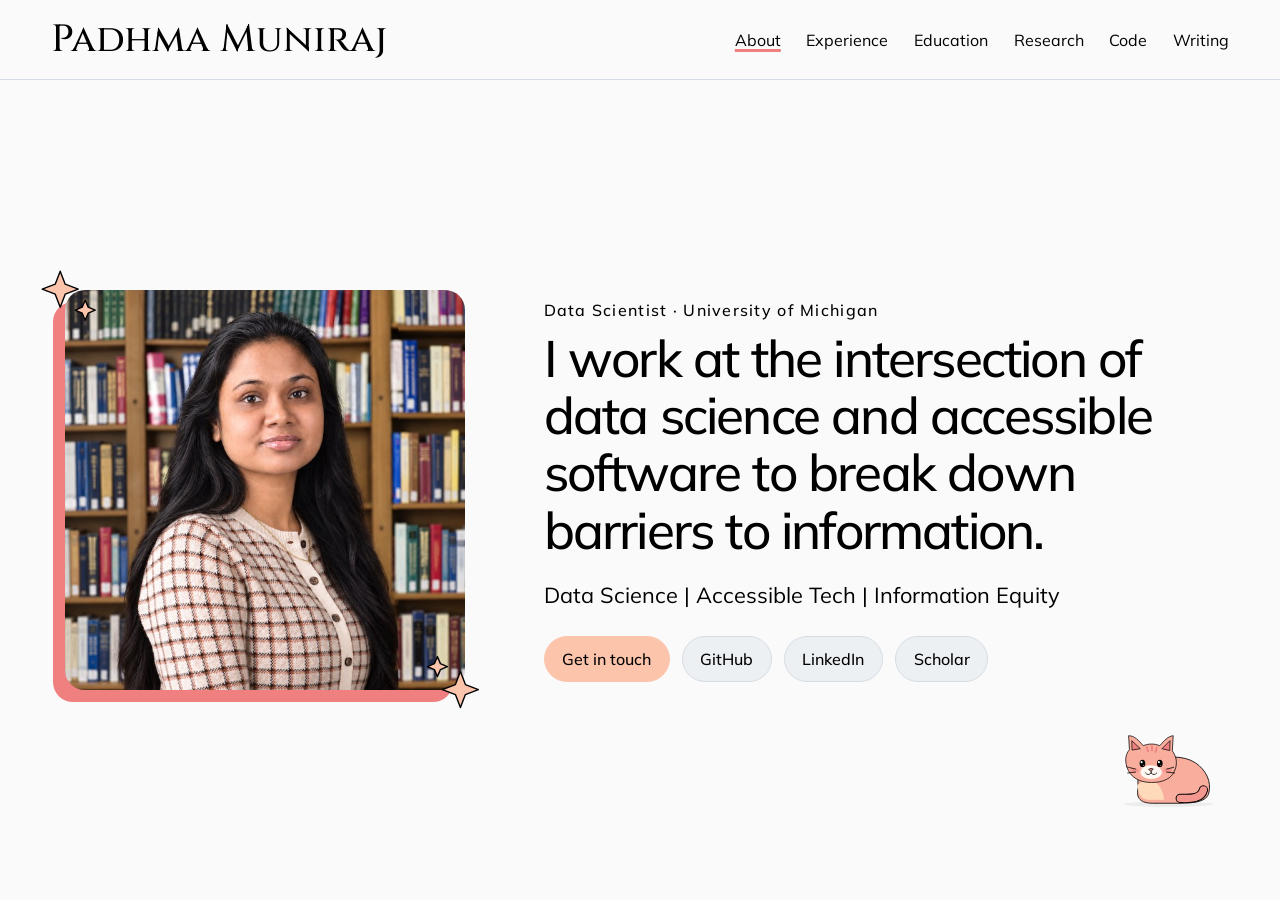
==== index.html @ 416c90d3 "Initial commit" ====
<!DOCTYPE html>
<html lang="en">
<head>
<meta charset="utf-8">
<meta name="viewport" content="width=device-width, initial-scale=1">
<title>Padhma Muniraj — Data Scientist</title>
<meta name="description" content="Padhma Muniraj is a data scientist building accessible software and data tools to break down barriers to information. Explore her research, projects, and writing.">

<meta property="og:title" content="Padhma Muniraj — Data Scientist">
<meta property="og:description" content="Data science, accessible software, and information equity. Explore Padhma Muniraj’s research, open source projects, and technical writing.">
<meta property="og:type" content="profile">
<meta property="og:image" content="https://padhma.github.io/assets/padhma.jpg">
<meta property="og:image:alt" content="Padhma Muniraj">
<meta property="og:url" content="https://padhma.github.io/">
<meta name="twitter:card" content="summary_large_image">
<meta name="twitter:title" content="Padhma Muniraj — Data Scientist">
<meta name="twitter:description" content="Data Science | Accessible Tech | Information Equity">
<meta name="twitter:image" content="https://padhma.github.io/assets/padhma.jpg">
<link rel="canonical" href="https://padhma.github.io/">

<link rel="icon" href="assets/favicon.svg" type="image/svg+xml">

<link rel="preconnect" href="https://fonts.googleapis.com">
<link rel="preconnect" href="https://fonts.gstatic.com" crossorigin>
<link rel="stylesheet" href="https://fonts.googleapis.com/css2?family=Cinzel:wght@400;500;600&family=Mulish:wght@300;400;500;600;700&display=swap">

<link rel="stylesheet" href="style.css?v=53247de94712">
</head>

<body>

<a class="skip-link" href="#main">Skip to main content</a>

<header class="site-header">
  <div class="wrap header-inner">
    <a class="wordmark" href="index.html" aria-label="Padhma Muniraj — reload and return home">Padhma Muniraj</a>
    <nav aria-label="Main">
      <ul class="nav-list">
        <li><a href="#about">About</a></li>
        <li><a href="#experience">Experience</a></li>
        <li><a href="#education">Education</a></li>
        <li><a href="#research">Research</a></li>
        <li><a href="#code">Code</a></li>
        <li><a href="#writing">Writing</a></li>
      </ul>
    </nav>
  </div>
</header>

<main id="main">

  
  <section class="section section--intro" id="about" tabindex="-1" aria-labelledby="intro-h">
    <div class="wrap">

      <div class="intro-grid">

        <div class="intro-portrait">
          <img src="assets/padhma.jpg"
               alt="Padhma Muniraj, standing in front of a library bookshelf."
               width="640" height="640">
          <svg class="portrait-sparkles portrait-sparkles--top" viewBox="0 0 64 64" aria-hidden="true" focusable="false">
            <path class="forge-star portrait-star" d="m24 10 5 13 13 5-13 5-5 13-5-13-13-5 13-5Z"/>
            <path class="forge-star portrait-star" d="m49 39 3 7 7 3-7 3-3 7-3-7-7-3 7-3Z"/>
          </svg>
          <svg class="portrait-sparkles portrait-sparkles--bottom" viewBox="0 0 64 64" aria-hidden="true" focusable="false">
            <path class="forge-star portrait-star" d="m37 20 5 13 13 5-13 5-5 13-5-13-13-5 13-5Z"/>
            <path class="forge-star portrait-star" d="m14 5 3 7 7 3-7 3-3 7-3-7-7-3 7-3Z"/>
          </svg>
        </div>

        <div class="intro-text">
          <p class="eyebrow">Data Scientist · University of Michigan</p>
          <h1 id="intro-h">I work at the intersection of data science and accessible software to break down barriers to information.</h1>
          <p class="lede">Data Science | Accessible Tech | Information Equity</p>
          

          <ul class="action-row">
            <li><a class="btn btn--filled" href="mailto:padhma@umich.edu">Get in touch</a></li>
            <li><a class="btn btn--tonal" href="https://github.com/Padhma">GitHub</a></li>
            <li><a class="btn btn--tonal" href="https://www.linkedin.com/in/padhma-muniraj">LinkedIn</a></li>
            <li><a class="btn btn--tonal" href="https://scholar.google.com/citations?user=fTeH-1wAAAAJ&amp;hl=en">Scholar</a></li>
          </ul>

        </div>
      </div>
    </div>
    <div class="home-cat-stage" aria-hidden="true">
      <svg class="home-cat" viewBox="30 95 260 175" focusable="false">
        <defs>
          <g id="home-cat-face">
            <path class="cat-fur" d="M104 132c-5-16-3-29 6-40l-2-32c14 0 23 11 34 23 12-5 26-5 38 0 11-13 20-22 31-23l-2 35c10 14 12 29 6 44-7 20-27 29-54 29-28 0-50-12-57-36Z"/>
            <path class="cat-inner-ear" d="m116 72 19 18-18 3Zm87 0-18 18 17 4Z"/>
            <path class="cat-stripe" d="m150 86 3 10m9-12v10m11-7-3 10"/>
            <ellipse class="cat-muzzle" cx="160" cy="144" rx="25" ry="16"/>
            <g class="cat-eyes">
              <ellipse class="cat-eye" cx="140" cy="124" rx="6.5" ry="8.5"/>
              <ellipse class="cat-eye" cx="180" cy="124" rx="6.5" ry="8.5"/>
              <circle class="cat-eye-shine" cx="138" cy="121" r="2.4"/>
              <circle class="cat-eye-shine" cx="178" cy="121" r="2.4"/>
              <circle class="cat-eye-shine" cx="142" cy="128" r="1.1"/>
              <circle class="cat-eye-shine" cx="182" cy="128" r="1.1"/>
            </g>
            <ellipse class="cat-blush" cx="122" cy="140" rx="9" ry="5"/>
            <ellipse class="cat-blush" cx="198" cy="140" rx="9" ry="5"/>
            <path class="cat-nose" d="M155 137q5-3 10 0l-5 5Z"/>
            <path class="cat-face-line" d="M160 142v4m0 0q-7 8-13 0m13 0q7 8 13 0M124 137l-16-4m16 11-18 2m90-9 16-4m-16 11 18 2"/>
          </g>
        </defs>
        <ellipse class="cat-ground" cx="167" cy="258" rx="91" ry="6"/>
        <g class="cat-scene">
          <g class="cat-stretch-pose">
            <g class="cat-stretch-body">
              <path class="cat-tail-edge" d="M220 168c36-16 26-49 44-65"/>
              <path class="cat-tail-fill" d="M220 168c36-16 26-49 44-65"/>
              <path class="cat-fur" d="M100 199c28-31 49-62 91-61 33 0 47 21 42 48l-10 61q-4 10-17 4l-2-47c-24 8-48 6-67 18l-51 29q-18 8-27-1Z"/>
              <path class="cat-belly" d="M106 216q61-40 99-27l-1 15c-24 8-48 6-67 18l-51 29-16-3Z"/>
              <path class="cat-soft-paw" d="M118 218 68 253q-16 8-24-2-2-5 6-9l51-43Z"/>
            </g>
            <g class="cat-stretch-head" transform="translate(-25 113) scale(.65)">
              <use href="#home-cat-face"/>
              <rect class="cat-eye-cover" x="130" y="112" width="61" height="21" rx="8"/>
              <path class="cat-face-line" d="M133 124q7-8 14 0m26 0q7-8 14 0"/>
            </g>
          </g>
          <g class="cat-loaf-pose">
            <path class="cat-fur" d="M106 223c-5-24 6-46 29-54 25-9 63-11 87 5 21 14 33 38 27 61-4 17-26 21-63 21h-51c-23 0-36-9-29-33Z"/>
            <path class="cat-belly" d="M105 218q14-14 38-3 13 12 15 34h-31q-23-1-22-31Z"/>
            <path class="cat-tail-edge" d="M238 229c-4 17-24 18-47 17"/>
            <path class="cat-tail-fill" d="M238 229c-4 17-24 18-47 17"/>
            <g transform="translate(-9 66) scale(.88)">
              <use href="#home-cat-face"/>
            </g>
          </g>
        </g>
      </svg>
    </div>
  </section>

  
  <section class="section section--tint" id="experience" tabindex="-1" aria-labelledby="experience-h">
    <div class="wrap">
      <p class="section-eyebrow">Experience</p>
      <h2 id="experience-h" class="section-title">Where I've been</h2>


      <div class="experience-roadmap" tabindex="0" role="region" aria-label="Career roadmap from Odessa to the University of Michigan">
        <svg class="roadmap-paths" aria-hidden="true" focusable="false"></svg>
        <svg class="roadmap-doodle roadmap-doodle--current" viewBox="0 0 140 90" aria-hidden="true" focusable="false"><defs><mask id="flight-reveal-current" maskUnits="userSpaceOnUse" x="-12" y="-12" width="164" height="114"><path class="doodle-reveal" d="M4 82C28 68 40 45 27 36C5 20 5 61 37 63C65 64 77 30 61 22C43 12 40 47 66 48C90 51 100 34 108 24" pathLength="1" fill="none" stroke="white" stroke-width="8" stroke-linecap="round"/></mask></defs><path mask="url(#flight-reveal-current)" class="doodle-trail" d="M4 82C28 68 40 45 27 36C5 20 5 61 37 63C65 64 77 30 61 22C43 12 40 47 66 48C90 51 100 34 108 24"/><g class="doodle-airplane"><path class="doodle-paper" d="m99 24 35-19-11 39-10-15-14-5Z"/><path class="doodle-fold" d="m113 29 21-24-17 30-4-6Z"/></g></svg>
        <svg class="roadmap-doodle roadmap-doodle--start" viewBox="0 0 140 90" aria-hidden="true" focusable="false"><defs><mask id="flight-reveal-start" maskUnits="userSpaceOnUse" x="-12" y="-12" width="164" height="114"><path class="doodle-reveal" d="M4 82C28 68 40 45 27 36C5 20 5 61 37 63C65 64 77 30 61 22C43 12 40 47 66 48C90 51 100 34 108 24" pathLength="1" fill="none" stroke="white" stroke-width="8" stroke-linecap="round"/></mask></defs><path mask="url(#flight-reveal-start)" class="doodle-trail" d="M4 82C28 68 40 45 27 36C5 20 5 61 37 63C65 64 77 30 61 22C43 12 40 47 66 48C90 51 100 34 108 24"/><g class="doodle-airplane"><path class="doodle-paper" d="m99 24 35-19-11 39-10-15-14-5Z"/><path class="doodle-fold" d="m113 29 21-24-17 30-4-6Z"/></g></svg>
        <ol class="roadmap-stops">
        <li class="roadmap-stop roadmap-stop--tier-1">
          <article class="experience-chip">
            <p class="chip experience-date">Jul 2025 — Present</p>
            <h3 class="experience-role">Data Scientist</h3>
            <p class="experience-org">University of Michigan · Ann Arbor, MI</p>
            
            
          </article>
        </li>

        <li class="roadmap-stop roadmap-stop--tier-3">
          <article class="experience-chip">
            <p class="chip experience-date">Jan 2025 — Apr 2025</p>
            <h3 class="experience-role">Graduate Student Project Manager</h3>
            <p class="experience-org">Accessibility Remediation Program, University of Michigan</p>
            
          </article>
        </li>

        <li class="roadmap-stop roadmap-stop--tier-2">
          <article class="experience-chip">
            <p class="chip experience-date">Dec 2024 — Apr 2025</p>
            <h3 class="experience-role">Research Assistant</h3>
            <p class="experience-org">School of Information, University of Michigan</p>
            
          </article>
        </li>

        <li class="roadmap-stop roadmap-stop--tier-3">
          <article class="experience-chip">
            <p class="chip experience-date">Aug 2023 — Dec 2024</p>
            <h3 class="experience-role">Graduate Student Coach</h3>
            <p class="experience-org">Rackham Graduate School, University of Michigan</p>
            
          </article>
        </li>

        <li class="roadmap-stop roadmap-stop--tier-2">
          <article class="experience-chip">
            <p class="chip experience-date">Jul 2022 — May 2023</p>
            <h3 class="experience-role">Research Assistant</h3>
            <p class="experience-org">Bannari Amman Institute of Technology · India</p>
            
            
          </article>
        </li>

        <li class="roadmap-stop roadmap-stop--tier-3">
          <article class="experience-chip">
            <p class="tl-concurrent">Alongside IBM</p>
            <p class="chip experience-date">Aug 2021 — Dec 2022</p>
            <h3 class="experience-role">Technical Advisor</h3>
            <p class="experience-org"><abbr title="Mobile &amp; Web Application Development Lab">Mobile &amp; Web App Lab</abbr> · <abbr title="Bannari Amman Institute of Technology">BIT</abbr></p>
            
          </article>
        </li>

        <li class="roadmap-stop roadmap-stop--tier-1">
          <article class="experience-chip">
            <p class="chip experience-date">May 2020 — Jun 2022</p>
            <h3 class="experience-role">Software Engineer</h3>
            <p class="experience-org">IBM · Bengaluru, India</p>
            
            
          </article>
        </li>

        <li class="roadmap-stop roadmap-stop--tier-3">
          <article class="experience-chip">
            <p class="chip experience-date">May 2019 — Apr 2020</p>
            <h3 class="experience-role">Full-stack Developer</h3>
            <p class="experience-org">Freelance · Bengaluru, India</p>
            
          </article>
        </li>

        <li class="roadmap-stop roadmap-stop--tier-1">
          <article class="experience-chip">
            <p class="chip experience-date">Jul 2018 — Apr 2019</p>
            <h3 class="experience-role">Software Development Engineer, R&amp;D</h3>
            <p class="experience-org">Odessa · Bengaluru, India</p>
            
          </article>
        </li>
        </ol>
      </div>
    </div>
  </section>

  
  <section class="section" id="education" tabindex="-1" aria-labelledby="education-h">
    <div class="wrap">
      <p class="section-eyebrow">Education</p>
      <div class="education-heading">
        <h2 id="education-h" class="section-title">Where I learned</h2>
        <svg class="education-globe" viewBox="0 0 180 200" aria-hidden="true" focusable="false">
          <defs><clipPath id="education-earth-clip"><circle cx="90" cy="76" r="54"/></clipPath></defs>
          <path class="globe-frame" d="M65 12A70 70 0 0 1 115 141M70 18l-5-9m45 125 6 11M90 146v23m0-7c-3 12-18 10-23 17h46c-5-7-20-5-23-17Z"/>
          <g transform="rotate(-15 90 76)">
            <circle class="globe-ocean" cx="90" cy="76" r="54"/>
            <g clip-path="url(#education-earth-clip)">
              <g class="globe-land" data-globe-land></g>
              <g class="globe-grid" data-globe-grid></g>
            </g>
            <circle class="globe-outline" cx="90" cy="76" r="54"/>
          </g>
          <path class="globe-base" d="M66 179h48"/>
        </svg>
      </div>
      <ul class="education-grid">
        <li class="education-card pub-card">
          <h3>University of Michigan</h3>
          <p class="education-degree">Master of Science in Data Science</p>
          <p>Ann Arbor, USA</p>
          <div class="education-meta">
            <p>Aug 2023 – May 2025</p>
            <span class="chip education-gpa">GPA: 3.787/4.0</span>
          </div>
        </li>
        <li class="education-card pub-card">
          <h3>Anna University</h3>
          <p class="education-degree">Bachelor of Technology in Information Technology</p>
          <p>Tamil Nadu, India</p>
          <div class="education-meta">
            <p>Aug 2015 – Apr 2019</p>
            <span class="chip education-gpa">GPA: 3.79/4.0</span>
          </div>
          <p class="education-honor"><span class="chip chip--award award-chip">Top Ranking Student Gold Medal</span></p>
        </li>
      </ul>
    </div>
  </section>

  
  <section class="section" id="research" tabindex="-1" aria-labelledby="research-h">
    <div class="wrap">
      <p class="section-eyebrow">Published Research</p>
      <div class="papers-atom-heading">
        <h2 id="research-h" class="section-title">What I've investigated</h2>
        <svg class="papers-atom" viewBox="0 0 180 180" aria-hidden="true" focusable="false">
          <g class="atom-orbit" transform="rotate(0 90 90)">
            <ellipse class="atom-ring" cx="90" cy="90" rx="24" ry="68"/>
            <path class="atom-trail"/><path class="atom-trail"/>
            <circle class="atom-electron" cx="114" cy="90" r="4"/>
            <circle class="atom-electron" cx="66" cy="90" r="4"/>
          </g>
          <g class="atom-orbit" transform="rotate(60 90 90)">
            <ellipse class="atom-ring" cx="90" cy="90" rx="24" ry="68"/>
            <path class="atom-trail"/><path class="atom-trail"/>
            <circle class="atom-electron" cx="90" cy="158" r="4"/>
            <circle class="atom-electron" cx="90" cy="22" r="4"/>
          </g>
          <g class="atom-orbit" transform="rotate(120 90 90)">
            <ellipse class="atom-ring" cx="90" cy="90" rx="24" ry="68"/>
            <path class="atom-trail"/><path class="atom-trail"/>
            <circle class="atom-electron" cx="107" cy="138" r="4"/>
            <circle class="atom-electron" cx="73" cy="42" r="4"/>
          </g>
          <circle class="atom-halo" cx="90" cy="90" r="16"/>
          <circle class="atom-nucleus" cx="90" cy="90" r="9"/>
        </svg>
      </div>

      <div class="collection" id="paper-collection" data-shelf tabindex="0" role="region" aria-label="Publications"><ol class="pub-list">

        <li class="pub">
          <article class="pub-card">
            <p class="pub-year">2023</p>
            <h3 class="pub-title">
              <a href="https://www.sciencedirect.com/science/article/pii/S2666603023000027">
                HNTSumm: Hybrid text summarization of transliterated news articles
              </a>
            </h3>
            <p class="pub-meta">
              Padhma Muniraj, K. R. Sabarmathi, R. Leelavathi<br>
              <em>International Journal of Intelligent Networks</em> · Elsevier · March 2023
            </p>
            <p class="pub-venue">International Journal of Intelligent Networks · 2023</p>
            
            <p><span class="chip badge">Cited 27 times</span></p>
          </article>
        </li>

        <li class="pub">
          <article class="pub-card">
            <p class="pub-year">2022</p>
            <h3 class="pub-title">
              <a href="https://tnsroindia.org.in/JOURNAL/issue73/ISSUE%2073%20-%20FULL%20TEXT%20PART%2003.pdf">
                Classification of Outdoor Natural Scenes using Discrete Wavelet Transform
                and Resilient and RBF ANN Classifiers
              </a>
            </h3>
            <p class="pub-meta">
              S. Sundara Murthy, Padhma Muniraj, Amitabh Wahi<br>
              <em>Indian Journal of Natural Sciences</em> · Vol. 13, Issue 73 · August 2022
            </p>
            <p class="pub-venue">Indian Journal of Natural Sciences · 2022</p>
            
          </article>
        </li>

      </ol></div>

      <p class="section-footer">
        <a class="link-arrow" href="https://scholar.google.com/citations?user=fTeH-1wAAAAJ&amp;hl=en">
          Full publication list on Google Scholar
        </a>
      </p>
    </div>
  </section>

  
  <section class="section section--tint" id="code" tabindex="-1" aria-labelledby="code-h">
    <div class="wrap">
      <p class="section-eyebrow">Open Source Projects</p>
      <div class="projects-heading">
        <h2 id="code-h" class="section-title">Things I've built</h2>
        <svg class="projects-forge" viewBox="0 0 280 210" aria-hidden="true" focusable="false">
          <defs><clipPath id="forge-above-stone"><path d="M0 0h280v146H0Z"/></clipPath></defs>
          <g clip-path="url(#forge-above-stone)">
            <g class="forge-sword">
              <path class="sword-blade" d="m145 17 10 22-2 63h-16l-2-63Z"/>
              <path class="sword-ridge" d="M145 22v78"/>
              <path class="sword-guard" d="m123 100 22 4 22-4 2 8-24 4-24-4Z"/>
              <path class="sword-grip" d="M140 111h10v23h-10Z"/>
              <path class="sword-detail" d="m141 116 8 3m-8 3 8 3m-8 3 8 3"/>
              <path class="sword-pommel" d="m145 133 8 5-8 6-8-6Z"/>
            </g>
          </g>
          <g class="forge-stone">
            <path class="stone-face" d="m68 148 153 1-9 35-133 3Z"/>
            <path class="stone-side" d="m201 135 20 14-9 35-17-14Z"/>
            <path class="stone-top" d="m78 135 123 0 20 14-153-1Z"/>
            <path class="stone-detail" d="m96 155 7 8-4 11m70-16-5 6 8 7m-56 9 19-1m53-3 8-1"/>
          </g>
          <g class="forge-hammer">
            <path class="hammer-handle" d="m70 74 4-4 46 49-4 4Z"/>
            <g transform="rotate(-40 118 121)">
              <rect class="hammer-head" x="95" y="109" width="46" height="24" rx="3"/>
              <path class="hammer-detail" d="M101 113v16m34-16v16"/>
            </g>
          </g>
          <g class="forge-impact">
            <path d="m113 126-5-9m18 7 5-9m-29 21-11-3m45-3 10-6"/>
            <path class="impact-accent" d="m117 119 3-9m-21 14-5-5"/>
          </g>
          <g class="forge-stars">
            <path class="forge-star" d="m119 48 3 7 7 3-7 3-3 7-3-7-7-3 7-3Z"/>
            <path class="forge-star" d="m177 26 2 6 6 2-6 2-2 6-2-6-6-2 6-2Z"/>
            <path class="forge-star" d="m178 82 3 6 6 3-6 2-3 7-2-7-7-2 7-3Z"/>
          </g>
        </svg>
      </div>

      <ul class="card-grid">

        <li class="card card--feature">
          <p class="chip chip--award card-flag award-chip">Adopted by multiple U.S. universities</p>
          <h3 class="card-title">
            <a href="https://github.com/Padhma/research-guides-pa11y">Research Guides Pa11y</a>
          </h3>
          <p class="card-text">Comprehensive WCAG 2.1 AA automated compliance scanner for Research Guides. Built for the University of Michigan Library, this tool is designed to work on any LibGuides CMS instance (version 2 and later).</p>
          <p class="card-tags"><span class="chip">Python</span><span class="chip">axe-core</span><span class="chip">WCAG 2.1 AA</span></p>
        </li>

        <li class="card">
          <h3 class="card-title">
            <a href="https://github.com/Padhma/capstone">Structured Search with LLM Agents</a>
          </h3>
          <p class="card-text">A research project investigating whether classical tree-based search algorithms (DFS, BFS, A*) can make LLM-driven web navigation agents more robust and efficient.</p>
          <p class="card-tags"><span class="chip">Python</span><span class="chip">PyMC</span><span class="chip">Selenium</span></p>
        </li>

        <li class="card">
          <h3 class="card-title">
            <a href="https://github.com/Padhma/spotify-clustering">Spotify Clustering</a>
          </h3>
          <p class="card-text">A Bayesian unsupervised learning study that uncovers latent structure in Spotify track features using two probabilistic clustering approaches: Bayesian Gaussian Mixture Models (B-GMM) and Hierarchical Bayesian Mixture Models (HBMM), applied to a stratified sample of 40,000 tracks across 125 genres.</p>
          <p class="card-tags"><span class="chip">PyMC</span><span class="chip">Bayesian</span><span class="chip">PCA</span></p>
        </li>

      </ul>

      <p class="section-footer">
        <a class="link-arrow" href="https://github.com/Padhma">More on GitHub</a>
      </p>
    </div>
  </section>

  
  <section class="section" id="writing" tabindex="-1" aria-labelledby="writing-h">
    <div class="wrap">

      <div class="shelf-head">
        <div class="writing-heading">
          <p class="section-eyebrow">Writing</p>
          <h2 id="writing-h" class="section-title">Things I've unpacked</h2>
        <svg class="papers-writing" viewBox="0 0 300 210" aria-hidden="true" focusable="false">
          <g class="paper-stack">
            <path class="writing-paper" d="m18 159 98-14 58 27-98 19Z"/>
            <path class="writing-paper" d="m18 155 98-14 58 27-98 19Z"/>
            <path class="writing-paper" d="m18 151 98-14 58 27-98 19Z"/>
            <path class="writing-paper" d="m18 147 98-14 58 27-98 19Z"/>
            <path class="paper-crease" d="m53 153 51-8m-42 15 65-10"/>
          </g>
          <g class="ink-bottle">
            <path class="ink-bottle-body" d="M190 153v-9h22v9c8 3 12 9 10 17l-3 19c-6 5-25 5-31 0l-3-19c-2-8 1-14 5-17Z"/>
            <path class="ink-bottle-cap" d="M187 142q14-5 28 0v7h-28Z"/>
            <ellipse class="ink-bottle-mouth" cx="201" cy="145" rx="9" ry="2.4"/>
            <path class="ink-bottle-shine" d="M192 162q-4 8-1 15"/>
          </g>
          <g class="papers-quill">
            <path class="quill-feather" d="M112 132c-1-21 6-44 17-63l-1 15 13-28-3 15c11-25 24-43 39-49 9-4 18-3 24 1-4 23-18 44-36 59l15-5c-12 15-26 25-43 32l15-2c-13 14-28 21-40 25Z"/>
            <path class="quill-detail" d="M113 132q24-68 76-101m-65 80-3-14m13-8-1-15m7 31 15-9m-10-18 14-12"/>
            <path class="quill-nib" d="m103 154 7-23 12-7-7 22-12 8Z"/>
            <path class="quill-nib-slit" d="m103 154 10-17"/>
            <circle class="quill-nib-hole" cx="113" cy="135" r="1.6"/>
          </g>
        </svg>
        </div>
        <div class="shelf-nav" hidden>
          <button type="button" class="icon-btn" data-shelf-prev aria-controls="story-shelf"
                  aria-label="Scroll articles left">
            <svg viewBox="0 0 24 24" aria-hidden="true" focusable="false">
              <path d="M15 5l-7 7 7 7" fill="none" stroke="currentColor" stroke-width="2"
                    stroke-linecap="round" stroke-linejoin="round"/>
            </svg>
          </button>
          <button type="button" class="icon-btn" data-shelf-next aria-controls="story-shelf"
                  aria-label="Scroll articles right">
            <svg viewBox="0 0 24 24" aria-hidden="true" focusable="false">
              <path d="M9 5l7 7-7 7" fill="none" stroke="currentColor" stroke-width="2"
                    stroke-linecap="round" stroke-linejoin="round"/>
            </svg>
          </button>
        </div>
      </div>
      

      <div class="shelf" id="story-shelf" data-shelf tabindex="0" role="region"
           aria-label="Medium articles. Scroll with the arrow keys or the buttons above.">
        <ul class="shelf-track">

          <li class="story">
            <a href="https://medium.com/swlh/3-ways-to-filter-pandas-dataframe-by-column-values-dfb6609b31de">
              <p class="story-pub chip">The Startup</p>
              <h3 class="story-title">3 ways to filter a pandas DataFrame by column values</h3>
              <p class="story-sub" data-source="subtitle">Some flexible approaches to combine multiple filters</p>
              <img class="story-img" loading="lazy" referrerpolicy="no-referrer" alt=""
                   src="https://miro.medium.com/v2/da:true/resize:fit:800/0*gDllw_3KFB_6BrPA">
              <p class="story-date">May 2020</p>
            </a>
          </li>

          <li class="story">
            <a href="https://medium.com/data-science/nitty-gritty-of-advanced-indexing-in-pandas-9850b2d50220">
              <p class="story-pub chip">Towards Data Science</p>
              <h3 class="story-title">Nitty-gritty of advanced indexing in pandas</h3>
              <p class="story-sub" data-source="subtitle">Why Multi-level Indexing is not as daunting as it seems</p>
              <img class="story-img" loading="lazy" referrerpolicy="no-referrer" alt=""
                   src="https://miro.medium.com/v2/da:true/resize:fit:800/0*homoXeHnSxOP3U6X">
              <p class="story-date">April 2020</p>
            </a>
          </li>

          <li class="story">
            <a href="https://medium.com/data-science/timestamp-vs-timedelta-vs-time-period-afad0a48a7d1">
              <p class="story-pub chip">Towards Data Science</p>
              <h3 class="story-title">Timestamp vs. Timedelta vs. Time Period</h3>
              <p class="story-sub" data-source="existing">Understanding pandas time series data structures.</p>
              <img class="story-img" loading="lazy" referrerpolicy="no-referrer" alt=""
                   src="https://miro.medium.com/v2/da:true/resize:fit:800/0*goF0VXkYxghil5Zt">
              <p class="story-date">June 2020</p>
            </a>
          </li>

          <li class="story">
            <a href="https://medium.com/better-programming/recreating-githubs-contribution-graph-using-python-flask-and-google-sheets-73ce9c096784">
              <p class="story-pub chip">Better Programming</p>
              <h3 class="story-title">Recreate GitHub's contribution graph using Flask and Google Sheets</h3>
              <p class="story-sub" data-source="subtitle">Consistency breeds consistency</p>
              <img class="story-img" loading="lazy" referrerpolicy="no-referrer" alt=""
                   src="https://miro.medium.com/v2/resize:fit:800/1*xrVcailxD9lfjXcseQXMQA.png">
              <p class="story-date">April 2020</p>
            </a>
          </li>

          <li class="story">
            <a href="https://medium.com/@padhmamuniraj/visualizing-qs-world-university-rankings-92cb9f4357ef">
              <p class="story-pub chip">Medium</p>
              <h3 class="story-title">Visualizing QS World University Rankings</h3>
              <p class="story-sub" data-source="subtitle">Exploring the educational institutions around the world from 2017 to 2022</p>
              <img class="story-img" loading="lazy" referrerpolicy="no-referrer" alt=""
                   src="https://miro.medium.com/v2/da:true/resize:fit:800/0*4niEaYKAbM9E4phY">
              <p class="story-date">February 2022</p>
            </a>
          </li>

          <li class="story">
            <a href="https://medium.com/analytics-vidhya/3-ways-to-deal-with-settingwithcopywarning-in-pandas-f06bfbd0a86b">
              <p class="story-pub chip">Analytics Vidhya</p>
              <h3 class="story-title">3 ways to deal with SettingWithCopyWarning in pandas</h3>
              <p class="story-sub" data-source="excerpt">It doesn’t pay to ignore warnings. Even when they don’t make sense.</p>
              <img class="story-img" loading="lazy" referrerpolicy="no-referrer" alt=""
                   src="https://miro.medium.com/v2/resize:fit:800/1*nQ46cij3YyfarLPbFyoYoQ.png">
              <p class="story-date">December 2021</p>
            </a>
          </li>

          <li class="story">
            <a href="https://medium.com/analytics-vidhya/loss-functions-to-evaluate-regression-models-8dac47e327e2">
              <p class="story-pub chip">Analytics Vidhya</p>
              <h3 class="story-title">Loss functions to evaluate regression models</h3>
              <p class="story-sub" data-source="excerpt">There are many loss functions for evaluating regression models.</p>
              <img class="story-img" loading="lazy" referrerpolicy="no-referrer" alt=""
                   src="https://miro.medium.com/v2/resize:fit:800/1*5rXejhcKLorK7JiXnQH-tg.jpeg">
              <p class="story-date">December 2021</p>
            </a>
          </li>

          <li class="story">
            <a href="https://medium.com/analytics-vidhya/analyzing-popular-repositories-on-github-f6ee81e7ad4e">
              <p class="story-pub chip">Analytics Vidhya</p>
              <h3 class="story-title">Analyzing popular repositories on GitHub</h3>
              <p class="story-sub" data-source="excerpt">By analyzing the repositories on GitHub, we can get valuable insights.</p>
              <img class="story-img" loading="lazy" referrerpolicy="no-referrer" alt=""
                   src="https://miro.medium.com/v2/resize:fit:800/1*DbJrZ73enNNmnB_UxBDcmQ.jpeg">
              <p class="story-date">July 2021</p>
            </a>
          </li>

          <li class="story">
            <a href="https://medium.com/analytics-vidhya/10-ted-talks-that-will-inspire-every-data-professional-9b42037bcec1">
              <p class="story-pub chip">Analytics Vidhya</p>
              <h3 class="story-title">10 TED talks that will inspire every data professional</h3>
              <p class="story-sub" data-source="excerpt">Can we save lives using data? How innovative are we with data?</p>
              <img class="story-img" loading="lazy" referrerpolicy="no-referrer" alt=""
                   src="https://miro.medium.com/v2/resize:fit:800/1*pgoMKxVWVPmB8n3pQjduEg.png">
              <p class="story-date">May 2021</p>
            </a>
          </li>

          <li class="story">
            <a href="https://medium.com/analytics-vidhya/python-3-9-is-out-explore-7-exciting-python-3-9-features-that-you-should-know-5300b08eca81">
              <p class="story-pub chip">Analytics Vidhya</p>
              <h3 class="story-title">7 exciting Python 3.9 features you should know</h3>
              <p class="story-sub" data-source="excerpt">This article presents you with a list of Python 3.9 features that you can try right now.</p>
              <img class="story-img" loading="lazy" referrerpolicy="no-referrer" alt=""
                   src="https://miro.medium.com/v2/resize:fit:800/1*UIInd-2A3F1jvLDjL58p5w.jpeg">
              <p class="story-date">October 2020</p>
            </a>
          </li>

          <li class="story">
            <a href="https://medium.com/analytics-vidhya/one-more-gem-to-your-data-science-crown-12cac0b1c627">
              <p class="story-pub chip">Analytics Vidhya</p>
              <h3 class="story-title">One more gem to your data science crown</h3>
              <p class="story-sub" data-source="excerpt">What if there is a way through which you can obtain web data without manually copy-pasting?</p>
              <img class="story-img" loading="lazy" referrerpolicy="no-referrer" alt=""
                   src="https://miro.medium.com/v2/da:true/resize:fit:800/0*eivq2Y4BeAoWhSXr">
              <p class="story-date">March 2020</p>
            </a>
          </li>

          <li class="story">
            <a href="https://medium.com/@padhmamuniraj/demystifying-classification-algorithms-and-evaluation-metrics-c915f18f9dff">
              <p class="story-pub chip">Medium</p>
              <h3 class="story-title">Demystifying classification algorithms and evaluation metrics</h3>
              <p class="story-sub" data-source="subtitle">A simple guide on Machine Learning Classification Algorithms</p>
              <img class="story-img" loading="lazy" referrerpolicy="no-referrer" alt=""
                   src="https://miro.medium.com/v2/da:true/resize:fit:800/0*Jmcu89yq9VlxjEVk">
              <p class="story-date">March 2020</p>
            </a>
          </li>

        </ul>
      </div>

      <p class="section-footer">
        <a class="link-arrow" href="https://padhmamuniraj.medium.com/">All articles on Medium</a>
      </p>
    </div>
  </section>

  
  <section class="section section--close" id="contact" tabindex="-1" aria-labelledby="contact-h">
    <div class="wrap closing">
      <h2 id="contact-h" class="closing-title">Currently open to new roles.</h2>
      
      <p><a class="btn btn--filled btn--lg" href="mailto:padhma@umich.edu">padhma@umich.edu</a></p>
      <p class="closing-credit">© 2026 Padhma Muniraj</p>
    </div>
  </section>

</main>



<script src="script.js?v=415f3d8a199d" defer></script>
</body>
</html>
---- style.css ----
:root {
  --light-coral:#f08080; --sweet-salmon:#f4978e; --powder-blush:#f8ad9d;
  --peach-fuzz:#fbc4ab; --soft-apricot:#ffdab9; --award-background:#a63e49;
  --primary:#30343b; --secondary:#4f5863;
  --surface:#fafafa;
  --surface-1:#f4f5f6;
  --card-surface:#ffffff;
  --ink:#20252b; --line:#d4dbe2; --header-h:5rem;
  --sans:"Mulish",system-ui,sans-serif; --display:"Cinzel",Georgia,serif;
  --gutter:clamp(1.25rem,4vw,4rem);
}
* { box-sizing:border-box; }
body,h1,h2,h3,p,ul,ol { margin:0; padding:0; }
ul,ol { list-style:none; }
html,body { height:100%; overflow:hidden; }
body { font:400 1rem/1.5 var(--sans); background:var(--surface); color:#000; }
button { font:inherit; color:#000; }
a { color:#000; text-underline-offset:.2em; }
img { display:block; max-width:100%; height:auto; }
:focus-visible { outline:3px solid var(--primary); outline-offset:4px; }
.section:focus { outline:none; }
.wrap { width:100%; max-width:1480px; margin-inline:auto; padding-inline:var(--gutter); }
.skip-link { position:fixed; top:-5rem; left:1rem; z-index:200; background:var(--surface); color:#000; padding:1rem; }
.skip-link:focus { top:0; }
.site-header { position:fixed; inset:0 0 auto; height:var(--header-h); z-index:100; background:var(--surface); border-bottom:1px solid var(--line); }
.header-inner { height:100%; display:flex; justify-content:space-between; align-items:center; gap:1rem; }
.wordmark { font:500 38px/1.2 var(--display); color:#000; white-space:nowrap; text-decoration:none; }
.nav-list { display:flex; gap:clamp(1rem,2vw,2rem); }
.nav-list a { display:block; padding:.5rem 0; font-size:1rem; text-decoration:none; color:#000; }
.nav-list a:hover,.nav-list a[aria-current] { color:#000; text-decoration:underline; }
main { position:fixed; inset:var(--header-h) 0 0; overflow-y:auto; overflow-x:hidden; scroll-snap-type:y mandatory; scrollbar-width:none; }
main::-webkit-scrollbar { display:none; }
.section { height:100%; padding-block:clamp(1rem,3vh,2.5rem); display:flex; align-items:center; scroll-snap-align:start; scroll-snap-stop:always; }
.section > .wrap { max-height:100%; min-height:0; display:flex; flex-direction:column; }
.section--tint,.section--close { background:var(--surface-1); }
.section-eyebrow,.eyebrow { color:#000; font-size:1rem; font-weight:500; letter-spacing:.08em; margin-bottom:.5rem; }
.section-title,.closing-title { font-size:clamp(1.75rem,3.4vw,3rem); line-height:1.15; letter-spacing:-.035em; margin-bottom:1rem; font-weight:500; }
h1 { font-size:clamp(2rem,4vw,3.5rem); line-height:1.12; letter-spacing:-.035em; font-weight:500; margin-bottom:1.25rem; }
.intro-grid { display:grid; grid-template-columns:minmax(0,1fr) minmax(0,1.6fr); align-items:center; gap:clamp(2rem,5vw,5rem); }
.intro-portrait { max-width:25rem; width:100%; justify-self:center; }
.intro-portrait img { width:100%; max-height:55vh; object-fit:cover; border-radius:20px; }
.lede { font-size:clamp(1.125rem,1.7vw,1.4rem); line-height:1.5; max-width:48ch; color:#000; margin-bottom:1.5rem; }
.action-row { display:flex; flex-wrap:wrap; gap:.75rem; }
.btn { display:inline-flex; align-items:center; justify-content:center; min-height:44px; padding:.65rem 1.1rem; border:1px solid var(--line); border-radius:10px; text-decoration:none; font-size:1rem; font-weight:500; }
.btn--filled { background:var(--light-coral); color:#000; border-color:var(--light-coral); }
.btn:hover { box-shadow:0 2px 8px #20252b18; }
.collection-head { display:flex; justify-content:space-between; align-items:center; gap:1rem; margin-bottom:1rem; }
.collection-hint { color:#000; font-size:1rem; }
.shelf-nav { display:flex; gap:.5rem; flex-shrink:0; }
.shelf-nav[hidden] { display:none; }
.icon-btn { width:44px; height:44px; display:inline-flex; align-items:center; justify-content:center; background:transparent; border:1px solid var(--line); border-radius:50%; cursor:pointer; font-size:1.25rem; }
.icon-btn svg { width:22px; height:22px; }
.icon-btn:disabled { opacity:.35; cursor:default; }
.collection,.shelf { min-height:0; overflow-x:auto; overflow-y:hidden; scroll-snap-type:x mandatory; scrollbar-width:thin; scrollbar-color:var(--line) transparent; padding:.3rem .3rem .75rem; margin-inline:-.3rem; }
.timeline { display:grid; grid-auto-flow:column; grid-template-rows:repeat(3,minmax(0,1fr)); grid-auto-columns:calc((100% - 4rem)/3); gap:.75rem 2rem; }
.tl-item { position:relative; padding-left:1.35rem; border-left:2px solid var(--line); scroll-snap-align:start; }
.tl-marker { position:absolute; left:-6px; top:.5rem; width:10px; height:10px; border-radius:50%; background:var(--primary); }
.tl-date { font-size:1rem; line-height:1.35; color:#000; margin-bottom:.4rem; }
.tl-role { font-size:1.25rem; line-height:1.25; color:#000; font-weight:500; margin-bottom:.4rem; }
.tl-org { font-size:1rem; line-height:1.4; color:#000; }
.tl-concurrent { font-size:1rem; color:#000; margin-bottom:.2rem; }
.pub-list,.card-grid { display:grid; grid-auto-flow:column; grid-auto-columns:calc((100% - 2rem)/2); gap:2rem; }
.card-grid { grid-auto-columns:calc((100% - 3rem)/3); gap:1.5rem; }
.pub,.card { scroll-snap-align:start; }
.pub-card { border-top:2px solid var(--line); padding-top:1.25rem; }
.pub-year { font-size:1.125rem; color:#000; margin-bottom:.75rem; }
.pub-title,.card-title { font-size:clamp(1.25rem,1.8vw,1.6rem); line-height:1.3; font-weight:500; margin-bottom:1rem; }
.pub-title a,.card-title a { color:#000; text-decoration:none; }
.pub-title a:hover,.card-title a:hover { color:#000; text-decoration:underline; }
.pub-meta { font-size:1rem; color:#000; line-height:1.6; margin-bottom:1rem; }
.badge,.card-flag { display:inline-block; font-size:1rem; color:#000; background:var(--powder-blush); padding:.3rem .65rem; border-radius:6px; }
.card { background:var(--card-surface); border:1px solid var(--line); border-radius:16px; padding:1.5rem; }
.card-flag { margin-bottom:1rem; }
.card-tags { display:flex; flex-wrap:wrap; gap:.5rem; }
.card-tags span { font-size:1rem; color:#000; }
.card-tags span + span::before { content:"· "; }
.section-footer { font-size:1rem; margin-top:1.25rem; }
.link-arrow::after { content:" →"; }
.shelf-head { display:flex; justify-content:space-between; align-items:center; gap:1rem; }
.shelf-track { display:flex; gap:1.5rem; width:max-content; }
.story { width:clamp(17rem,27vw,23rem); scroll-snap-align:start; }
.story > a { display:flex; flex-direction:column; height:100%; color:#000; text-decoration:none; padding:1.25rem; background:var(--card-surface); border:1px solid var(--line); border-radius:16px; }
.story-pub,.story-date { font-size:1rem; color:#000; }
.story-title { font-size:1.35rem; line-height:1.3; font-weight:500; margin-block:.75rem; }
.story-sub { display:block; font-size:1rem; line-height:1.45; margin-bottom:1rem; }
.story-img { width:100%; height:clamp(5rem,18vh,11rem); object-fit:cover; border-radius:8px; margin-top:auto; }
.story-date { margin-top:.75rem; }
.closing { text-align:center; }
.closing-credit { margin-top:2rem; color:#000; font-size:1rem; }
@media (max-width:1000px) {
 .timeline { grid-auto-columns:calc((100% - 2rem)/2); }
 .card-grid { grid-auto-columns:calc((100% - 1.5rem)/2); }
}
@media (max-width:700px) {
 :root { --header-h:7rem; }
 .header-inner { flex-direction:column; justify-content:center; gap:.65rem; }
 .nav-list { gap:1rem; max-width:calc(100vw - 2.5rem); overflow-x:auto; }
 .nav-list a { font-size:1rem; }
 .intro-grid { grid-template-columns:1fr; gap:1.25rem; }
 .intro-portrait { width:min(27vw,8rem); }
 .intro-portrait img { max-height:18vh; }
 h1 { font-size:clamp(1.75rem,6vw,2.5rem); margin-bottom:.75rem; }
 .eyebrow { margin-bottom:.5rem; }
 .lede { font-size:1.125rem; margin-bottom:1rem; }
 .action-row { gap:.5rem; }
 .btn { padding:.5rem .75rem; }
 .timeline { grid-auto-columns:100%; gap:1.25rem 1.5rem; }
 .tl-role { font-size:1.25rem; }
 .pub-list,.card-grid { grid-auto-columns:100%; }
 .collection-hint { max-width:23ch; }
 .story { width:calc(100vw - 3rem); }
 .section-title { margin-bottom:.75rem; }
 .collection-head { margin-bottom:.5rem; }
}
@media (max-height:700px) {
 .section { padding-block:1rem; }
 .timeline { grid-template-rows:repeat(2,minmax(0,1fr)); grid-auto-columns:calc((100% - 4rem)/3); gap:1rem 2rem; }
 .intro-portrait { width:min(25vw,15rem); }
 .story-img { height:5rem; }
}
@media (max-height:700px) and (max-width:700px) {
 .timeline { grid-auto-columns:100%; }
 .intro-grid { grid-template-columns:1fr; }
 .intro-portrait { display:none; }
 .lede { margin-bottom:.75rem; }
}
@media (max-height:450px) {
 :root { --header-h:3.5rem; }
 .header-inner { flex-direction:row; }
 .timeline { grid-template-rows:1fr; grid-auto-columns:calc((100% - 2rem)/2); }
 .pub-list,.card-grid { grid-auto-columns:100%; }
 .intro-grid { grid-template-columns:1fr; }
 .intro-portrait,.eyebrow { display:none; }
 .section-eyebrow { display:none; }
 .story-img { display:none; }
 .story-title { font-size:1.25rem; margin-block:.5rem; }
 .section-footer { margin-top:.5rem; }
 .collection-hint { display:none; }
 .collection-head { justify-content:flex-end; }
 .collection { padding-bottom:.3rem; }
}
@media (prefers-reduced-motion:reduce) { *,*::before,*::after { scroll-behavior:auto!important; } }
@media (forced-colors:active) { .card,.story>a,.icon-btn,.btn { border:1px solid CanvasText; } .tl-marker { background:CanvasText; } }

/* Short viewports spend width on the timeline rather than shrinking type. */
@media (max-height:600px) {
 .timeline { grid-template-rows:1fr; }
}

.pub-venue { display:none; font-size:1rem; color:#000; }
@media (max-width:700px) and (max-height:700px) {
 #research .section-eyebrow { display:none; }
 .pub-meta,.pub-year { display:none; }
 .pub-venue { display:block; }
 .pub-card { padding-top:.5rem; }
 .pub-title { font-size:1.25rem; margin-bottom:.75rem; }
 .story-img { display:none; }
}
@media (min-height:701px) and (max-width:700px) {
 .intro-portrait { display:block; width:min(27vw,8rem); }
}
@media (max-height:450px) {
 .pub-meta,.pub-year { display:none; }
 .pub-venue { display:block; }
 .pub-card { padding-top:.5rem; }
 .pub-title { font-size:1.25rem; margin-bottom:.5rem; }
 .card { padding:.75rem; }
 .card-flag { margin-bottom:.5rem; }
 .card-title { font-size:1.25rem; margin-bottom:.5rem; }
 .story > a { padding:1rem; }
}

@media (min-height:701px) {
 #experience .collection-head { margin-bottom:.5rem; }
 #experience .section-title { margin-bottom:.75rem; }
 .tl-date,.tl-role { margin-bottom:.25rem; }
 .tl-org { line-height:1.35; }
}

/* Original Material card treatment; the palette is reserved for accents. */
.btn { border-radius:999px; }
.btn--tonal { background:#edf0f3; }
.pub-card {
 background:var(--card-surface);
 border:1px solid var(--line);
 border-left:4px solid var(--sweet-salmon);
 border-radius:16px;
 padding:1.25rem;
 box-shadow:0 1px 3px #20252b0f;
}
.card,.story > a { box-shadow:0 1px 3px #20252b0f; }
.card--feature { border-left:4px solid var(--light-coral); }
.badge,.card-flag { background:var(--soft-apricot); }
.nav-list a[aria-current] { text-decoration-color:var(--light-coral); text-decoration-thickness:3px; }
.tl-marker { background:var(--light-coral); }
.tl-item { border-left-color:var(--powder-blush); }
@media (max-height:700px) { .pub-card { padding:.75rem; } }

/* Restore the original project grid: one featured card, two supporting cards. */
.card-grid {
 display:grid;
 grid-auto-flow:row;
 grid-auto-columns:auto;
 grid-template-columns:repeat(2,minmax(0,1fr));
 gap:1.25rem;
}
.card--feature { grid-column:1 / -1; }
.card-text { font-size:1rem; line-height:1.5; color:#000; }
.card-tags { margin-top:1rem; }
@media (max-width:767px) {
 .card-grid { grid-template-columns:1fr; }
}
#code .card { padding:1rem; }
#code .card-title,#code .card-flag { margin-bottom:.5rem; }
#code .card-tags { margin-top:.5rem; }

/* Requested accents and education section. */
.intro-portrait { position:relative; }
.intro-portrait::before {
 content:"";
 position:absolute;
 inset:0;
 transform:translate(-.75rem,.75rem);
 border-radius:20px;
 background:#f08080;
}
.intro-portrait img { position:relative; }
.action-row .btn--filled { background:#fbc4ab; border-color:#fbc4ab; }
.tl-item { border-left-color:#f4978e; }
.badge,.card-flag,.card-tags span,.tl-tags span,.tl-concurrent,.education-gpa { background:#fbc4ab; }
.card-tags span,.tl-tags span,.tl-concurrent,.education-gpa { padding:.2rem .65rem; border-radius:999px; }
.card-tags span + span::before { content:none; }
.education-grid { display:grid; grid-template-columns:repeat(2,minmax(0,1fr)); gap:2rem; }
.education-card h3 { font-size:1.5rem; font-weight:500; line-height:1.25; margin-bottom:.75rem; }
.education-degree { font-size:1.125rem; margin-bottom:.5rem; }
.education-meta { display:flex; flex-wrap:wrap; align-items:center; gap:.5rem 1rem; margin-top:1rem; }
@media (max-width:767px) {
 .education-grid { grid-template-columns:1fr; gap:1rem; }
 .education-card { padding:1rem; }
 .education-card h3 { font-size:1.25rem; margin-bottom:.5rem; }
 .education-degree { font-size:1rem; margin-bottom:.25rem; }
 .education-meta { margin-top:.5rem; }
}
@media (max-width:767px) and (max-height:700px) {
 .education-grid { gap:.75rem; }
 .education-card { padding:.75rem; line-height:1.3; }
 .education-card h3 { margin-bottom:.25rem; }
 .education-degree { margin-bottom:0; }
 .education-meta { margin-top:.25rem; gap:.25rem .5rem; }
}

.education-honor { margin-top:.5rem; }

/* Reusable tags: add .chip to any label; .chip--award includes its trophy. */
.chip {
 display:inline-flex;
 align-items:center;
 justify-content:center;
 gap:.45em;
 padding:.45em .9em;
 border-radius:999px;
 background:var(--peach-fuzz);
 color:#000;
 font-family:var(--sans);
 font-size:1rem;
 line-height:1.3;
}
.chip--award {
 padding:.55rem 1rem;
 border:1px solid var(--award-background);
 background:var(--award-background);
 color:#fff;
 font-weight:700;
 text-align:center;
 box-shadow:0 2px 5px #20252b18;
}
.chip--award::before {
 content:"";
 display:block;
 width:1.25em;
 height:1.25em;
 flex-shrink:0;
 background:url("data:image/svg+xml,%3Csvg%20xmlns%3D%22http%3A%2F%2Fwww.w3.org%2F2000%2Fsvg%22%20viewBox%3D%220%200%2024%2024%22%20fill%3D%22white%22%3E%3Cpath%20d%3D%22M6%203h12v6a6%206%200%200%201-5%205.92V19h4v2H7v-2h4v-4.08A6%206%200%200%201%206%209V3Z%22%2F%3E%3Cpath%20d%3D%22M6%205H3v3a4%204%200%200%200%204%204m11-7h3v3a4%204%200%200%201-4%204%22%20fill%3D%22none%22%20stroke%3D%22white%22%20stroke-width%3D%222%22%20stroke-linecap%3D%22round%22%20stroke-linejoin%3D%22round%22%2F%3E%3C%2Fsvg%3E") center / contain no-repeat;
}

.card-tags .chip,.tl-tags .chip,.education-gpa.chip { padding:.45em .9em; }
.story-pub.chip { align-self:flex-start; }
.portrait-sparkles { position:absolute; width:clamp(2rem,5vw,4rem); height:auto; z-index:1; overflow:visible; pointer-events:none; }
.portrait-sparkles--top { top:0; left:0; transform:translate(-45%,-45%); }
.portrait-sparkles--bottom { bottom:0; right:0; transform:translate(35%,40%); }
@media (min-width:701px) and (max-width:950px) {
 :root { --header-h:7rem; }
 .header-inner { flex-direction:column; justify-content:center; gap:.65rem; }
 .nav-list { gap:1rem; }
}
@media (max-width:380px) and (min-height:451px) {
 :root { --header-h:9rem; }
 .wordmark { white-space:normal; text-align:center; }
}

/* Experience roadmap: newest first, with an intentionally loose flight path. */
.experience-roadmap { position:relative; min-height:0; overflow-x:auto; overflow-y:hidden; padding:1rem .35rem 1.25rem; margin-inline:-.35rem; }
.roadmap-stops { position:relative; display:grid; grid-template-columns:repeat(3,minmax(0,1fr)); gap:1.15rem 2.5rem; align-items:center; padding:.5rem 0; }
.roadmap-stop { position:relative; min-width:0; width:100%; justify-self:center; --experience-text:1rem; --experience-padding:.85rem; }
.roadmap-stop:nth-child(1) { grid-area:1 / 1; transform:translateY(-1rem); }
.roadmap-stop:nth-child(2) { grid-area:1 / 2; transform:translate(3.75rem,.75rem); }
.roadmap-stop:nth-child(3) { grid-area:1 / 3; transform:translate(-.4rem,-1.1rem); }
.roadmap-stop:nth-child(4) { grid-area:2 / 3; transform:translate(.6rem,.65rem); }
.roadmap-stop:nth-child(5) { grid-area:2 / 2; transform:translate(-.6rem,.35rem); }
.roadmap-stop:nth-child(6) { grid-area:2 / 1; transform:translate(-.4rem,.5rem); }
.roadmap-stop:nth-child(7) { grid-area:3 / 1; transform:translateY(.25rem); }
.roadmap-stop:nth-child(8) { grid-area:3 / 2; transform:translate(.4rem,-1rem); }
.roadmap-stop:nth-child(9) { grid-area:3 / 3; }
.roadmap-stop--tier-1 { --experience-title:1.5rem; width:100%; }
.roadmap-stop--tier-2 { --experience-title:1.25rem; width:92%; }
.roadmap-stop--tier-3 { --experience-title:1.125rem; width:83%; }
.experience-chip { position:relative; background:#fff; color:#000; border:1px solid var(--line); border-radius:20px; padding:var(--experience-padding); box-shadow:0 2px 5px #20252b0a; }
.roadmap-stop--tier-1 .experience-chip { min-height:9.75rem; border-top:3px solid #f4978e; }
.roadmap-stop--tier-2 .experience-chip { min-height:8.75rem; }
.experience-date { display:inline-block; font-size:var(--experience-text); line-height:1.2; padding:.45em .9em; border-radius:999px; background:#fbc4ab; margin-bottom:.4em; }
.experience-role { font-size:var(--experience-title); font-weight:700; line-height:1.2; margin-bottom:.3em; }
.experience-org { font-size:var(--experience-text); line-height:1.25; }
.experience-org abbr { text-decoration:none; }
.experience-chip .tl-concurrent { display:block; font-size:var(--experience-text); padding:0; background:transparent; line-height:1.2; margin-bottom:.2em; }
.roadmap-paths { position:absolute; top:0; left:0; pointer-events:none; overflow:visible; }
.roadmap-paths path { fill:none; stroke:#f4978e; stroke-width:2.5; stroke-dasharray:1 7; stroke-linecap:round; }
.roadmap-doodle { position:absolute; width:8rem; height:5.35rem; overflow:visible; pointer-events:none; }
.doodle-trail,.doodle-fold { fill:none; stroke:#000; stroke-width:1.4; stroke-linecap:round; stroke-linejoin:round; }
.doodle-paper { fill:#f8ad9d; stroke:#000; stroke-width:1.4; stroke-linejoin:round; }
@media (max-height:800px) {
 #experience .section-title { font-size:2rem; margin-bottom:.5rem; }
 #experience { padding-block:1rem; }
 .roadmap-stops { row-gap:.65rem; }
}
@media (max-width:1100px), (max-height:680px) {
 .roadmap-stops { grid-template-columns:repeat(3,minmax(23rem,1fr)); }
}
@media (max-height:680px) {
 .roadmap-stops { grid-template-columns:repeat(5,minmax(23rem,1fr)); grid-template-rows:repeat(2,auto); gap:1.5rem 3rem; }
 .roadmap-stop:nth-child(n) { grid-area:auto; }
 .roadmap-stop:nth-child(1) { grid-area:1 / 1; }
 .roadmap-stop:nth-child(2) { grid-area:1 / 2; }
 .roadmap-stop:nth-child(3) { grid-area:1 / 3; }
 .roadmap-stop:nth-child(4) { grid-area:1 / 4; }
 .roadmap-stop:nth-child(5) { grid-area:1 / 5; }
 .roadmap-stop:nth-child(6) { grid-area:2 / 5; }
 .roadmap-stop:nth-child(7) { grid-area:2 / 4; }
 .roadmap-stop:nth-child(8) { grid-area:2 / 3; }
 .roadmap-stop:nth-child(9) { grid-area:2 / 2; }
}
@media (max-width:700px), (max-height:500px) {
 .experience-roadmap { padding-top:6rem; padding-bottom:1rem; }
 .roadmap-stops { display:flex; width:max-content; align-items:center; gap:3.5rem; }
 .roadmap-stop:nth-child(n) { flex:0 0 calc(100vw - 2 * var(--gutter)); width:calc(100vw - 2 * var(--gutter)); max-width:24rem; transform:none; }
 .experience-chip { min-height:10rem; }
}

.roadmap-doodle--current { transform:scaleX(-1); }

.doodle-trail { stroke-dasharray:7 7; stroke-width:1.7; }
@media (max-height:500px) and (min-width:701px) {
 .experience-roadmap { padding-top:1rem; padding-bottom:1.75rem; }
 .roadmap-stops { gap:9rem; }
 .experience-chip { min-height:7.5rem; }
}

/* The airplane flies along its own doodle; the dashed trail reveals behind it. */
.doodle-airplane { transform-box:view-box; transform-origin:108px 24px; }
.doodle-reveal { stroke-dasharray:1; stroke-dashoffset:0; }
@media (prefers-reduced-motion:reduce) {
 .doodle-airplane { transform:none !important; opacity:1 !important; }
 .doodle-reveal { stroke-dashoffset:0 !important; }
}

/* Education globe: the stand stays still while the Earth turns inside it. */
.education-heading { position:relative; display:flow-root; }
.education-heading .section-title { padding-right:9rem; }
.education-globe { position:absolute; right:.5rem; bottom:.5rem; width:8rem; height:auto; overflow:visible; pointer-events:none; }
.globe-frame,.globe-outline,.globe-base { fill:none; stroke:#000; stroke-width:1.8; stroke-linecap:round; stroke-linejoin:round; }
.globe-ocean { fill:#fafafa; }
.globe-land { fill:#f8ad9d; stroke:#000; stroke-width:.65; stroke-linejoin:round; }
.globe-grid { fill:none; stroke:#000; stroke-width:.65; opacity:.23; }
.globe-base { stroke-width:2.5; }
@media (max-width:767px), (max-height:500px) {
 .education-heading .section-title { padding-right:4.5rem; }
 .education-globe { width:3.375rem; right:.25rem; bottom:0; }
}

/* Papers illustration: a colored nibbed quill moves between the inkwell and flat paper. */
.writing-heading { position:relative; flex:1; min-width:0; }
.writing-heading .section-title { padding-right:12rem; }
.papers-writing { position:absolute; right:0; bottom:.5rem; width:11rem; height:auto; overflow:visible; pointer-events:none; }
.writing-paper { fill:#fff; stroke:#000; stroke-width:1.8; stroke-linejoin:round; }
.paper-curl,.paper-crease,.quill-detail { fill:none; stroke:#000; stroke-width:1.6; stroke-linecap:round; stroke-linejoin:round; }
.paper-crease { stroke-width:1; opacity:.4; }
.quill-feather { fill:#f8ad9d; stroke:#000; stroke-width:1.8; stroke-linejoin:round; }
.quill-nib,.ink-bottle-body,.ink-bottle-cap { fill:#202020; stroke:#000; stroke-width:1.6; stroke-linejoin:round; }
.quill-nib-slit,.ink-bottle-shine { fill:none; stroke:#fff; stroke-width:1.3; stroke-linecap:round; }
.quill-nib-hole,.ink-bottle-mouth { fill:#fff; }
.ink-bottle-shine { stroke-width:2; }
.papers-quill { transform-box:view-box; transform-origin:103px 154px; }
@media (max-width:767px), (max-height:500px) {
 .writing-heading .section-title { padding-right:5rem; }
 .papers-writing { width:4.5rem; bottom:0; }
}
@media (prefers-reduced-motion:reduce) { .papers-quill { transform:none !important; } }

/* Project forge: hammer, stone bench, and a newly forged sword. */
.projects-heading { position:relative; display:flow-root; }
.projects-heading .section-title { padding-right:11rem; }
.projects-forge { position:absolute; right:0; bottom:.4rem; width:10rem; height:auto; overflow:visible; pointer-events:none; }
.stone-face,.stone-top,.stone-side,.sword-blade,.sword-guard,.sword-grip,.sword-pommel,.hammer-handle,.hammer-head { stroke:#000; stroke-width:1.8; stroke-linecap:round; stroke-linejoin:round; }
.stone-face { fill:#f4f5f6; }
.stone-top,.sword-blade { fill:#fff; }
.stone-side { fill:#e4e4e4; }
.stone-detail,.sword-ridge,.sword-detail,.hammer-detail { fill:none; stroke:#000; stroke-width:1.2; stroke-linecap:round; }
.sword-guard,.sword-pommel,.hammer-handle { fill:#fbc4ab; }
.sword-grip,.hammer-head { fill:#f8ad9d; }
.forge-hammer { opacity:0; transform-box:view-box; transform-origin:65px 65px; }
.forge-sword { transform-box:view-box; transform-origin:145px 137px; }
.forge-impact { opacity:0; fill:none; stroke:#000; stroke-width:2; stroke-linecap:round; transform-box:view-box; transform-origin:118px 135px; }
.forge-impact .impact-accent { stroke:#f08080; stroke-width:2.5; }
.forge-star { fill:#fbc4ab; stroke:#000; stroke-width:1.4; stroke-linejoin:round; transform-box:fill-box; transform-origin:center; }
@media (max-width:767px), (max-height:500px) {
 .projects-heading .section-title { padding-right:5rem; }
 .projects-forge { width:4.5rem; bottom:0; }
}
@media (prefers-reduced-motion:reduce) {
 .forge-hammer,.forge-impact { opacity:0 !important; }
 .forge-sword,.forge-stone,.forge-star { transform:none !important; }
 .forge-sword,.forge-star { opacity:1 !important; }
}

@media (max-width:767px), (max-height:500px) {
 .writing-heading .section-title { padding-right:0; }
 .writing-heading .papers-writing { right:-6rem; bottom:calc(100% - .25rem); }
}
@media (max-width:767px) and (max-height:700px) {
 .writing-heading .papers-writing { width:2.5rem; bottom:calc(100% - .5rem); }
}
@media (max-width:767px) and (max-height:700px) {
 .writing-heading .papers-writing { bottom:calc(100% - .625rem); }
}
@media (max-height:500px) and (min-width:768px) {
 .writing-heading .section-title { padding-right:5rem; }
 .writing-heading .papers-writing { right:0; bottom:.25rem; }
}

/* Papers atom: six electrons travel along three crossing orbits. */
.papers-atom-heading { position:relative; display:flow-root; }
.papers-atom-heading .section-title { padding-right:9rem; }
.papers-atom { position:absolute; right:.5rem; bottom:.5rem; width:8rem; height:auto; overflow:visible; pointer-events:none; }
.atom-ring { fill:none; stroke:#000; stroke-width:1.6; opacity:.65; }
.atom-trail { fill:none; stroke:#f4978e; stroke-width:2.5; stroke-linecap:round; }
.atom-electron { fill:#f08080; stroke:#000; stroke-width:.8; }
.atom-halo { fill:#ffdab9; opacity:.65; }
.atom-nucleus { fill:#f8ad9d; stroke:#000; stroke-width:1.2; }
@media (max-width:767px), (max-height:500px) {
 .papers-atom-heading .section-title { padding-right:4.5rem; }
 .papers-atom { width:4rem; right:.25rem; bottom:0; }
}

/* Homepage cat: a small stretch followed by a tucked, resting loaf. */
#about { position:relative; overflow:hidden; }
.home-cat-stage { position:absolute; right:var(--gutter); bottom:max(1rem,calc(50% - 20rem)); width:8rem; aspect-ratio:260 / 175; pointer-events:none; }
.home-cat { display:block; width:100%; height:100%; overflow:visible; }
.cat-fur,.cat-inner-ear,.cat-nose { stroke:#000; stroke-width:1.7; stroke-linecap:round; stroke-linejoin:round; }
.cat-fur,.cat-eye-cover { fill:#f8ad9d; }
.cat-belly,.cat-soft-paw { fill:#ffdab9; }
.cat-inner-ear,.cat-nose { fill:#f08080; }
.cat-muzzle { fill:#fff7f2; }
.cat-eye { fill:#000; }
.cat-eye-shine { fill:#fff; }
.cat-blush { fill:#f08080; opacity:.6; }
.cat-stripe { fill:none; stroke:#f08080; stroke-width:4; stroke-linecap:round; }
.cat-face-line { fill:none; stroke:#000; stroke-width:1.8; stroke-linecap:round; stroke-linejoin:round; }
.cat-tail-edge,.cat-tail-fill { fill:none; stroke-linecap:round; stroke-linejoin:round; }
.cat-tail-edge { stroke:#000; stroke-width:19; }
.cat-tail-fill { stroke:#f4978e; stroke-width:15; }
.cat-ground { fill:#000; opacity:.055; }
.cat-stretch-pose { opacity:0; }
.cat-loaf-pose { opacity:1; }
.cat-stretch-body,.cat-stretch-pose,.cat-loaf-pose { transform-box:view-box; transform-origin:165px 253px; }
@media (max-width:1100px) { .home-cat-stage { bottom:.75rem; } }
@media (max-width:767px), (max-height:500px) { .home-cat-stage { width:4rem; right:1rem; bottom:.5rem; } }
@media (prefers-reduced-motion:reduce) {
 .cat-stretch-pose { opacity:0 !important; }
 .cat-loaf-pose { opacity:1 !important; transform:none !important; }
}

/* Keep three complete article cards in view and advance one card per click. */
#story-shelf { scrollbar-width:none; }
#story-shelf::-webkit-scrollbar { display:none; }
.shelf-track { display:grid; grid-auto-flow:column; grid-auto-columns:calc((100% - 3rem) / 3); width:100%; }
.story { width:auto; min-width:0; }
.story-img { height:clamp(4rem,12vh,7rem); }
@media (max-width:1000px) { .shelf-track { grid-auto-columns:calc((100% - 1.5rem) / 2); } }
@media (max-width:700px) { .shelf-track { grid-auto-columns:100%; } }
/* On small or zoomed screens, content can reflow instead of being clipped. */
@media (max-width:767px), (max-height:700px) {
 main { scroll-snap-type:none; }
 .section { height:auto; min-height:100%; }
 .section > .wrap { max-height:none; }
 .pub-list { grid-auto-flow:row; grid-template-columns:1fr; grid-auto-columns:auto; }
 #paper-collection { overflow:visible; }
 .story-img { display:block; height:5rem; }
}
@media (max-height:450px) {
 :root { --header-h:7rem; }
 .header-inner { flex-direction:column; justify-content:center; }
 .nav-list { max-width:calc(100vw - 2.5rem); overflow-x:auto; }
}
@media (max-width:380px) and (max-height:450px) {
 :root { --header-h:9rem; }
 .wordmark { white-space:normal; text-align:center; }
}
@media (forced-colors:active) {
 .chip,.chip--award { border:1px solid CanvasText; color:CanvasText; }
 .portrait-star { fill:Canvas; stroke:CanvasText; }
}

.nav-list a { min-height:44px; display:flex; align-items:center; }
@media (max-width:380px) { :root { --header-h:9.25rem; } }
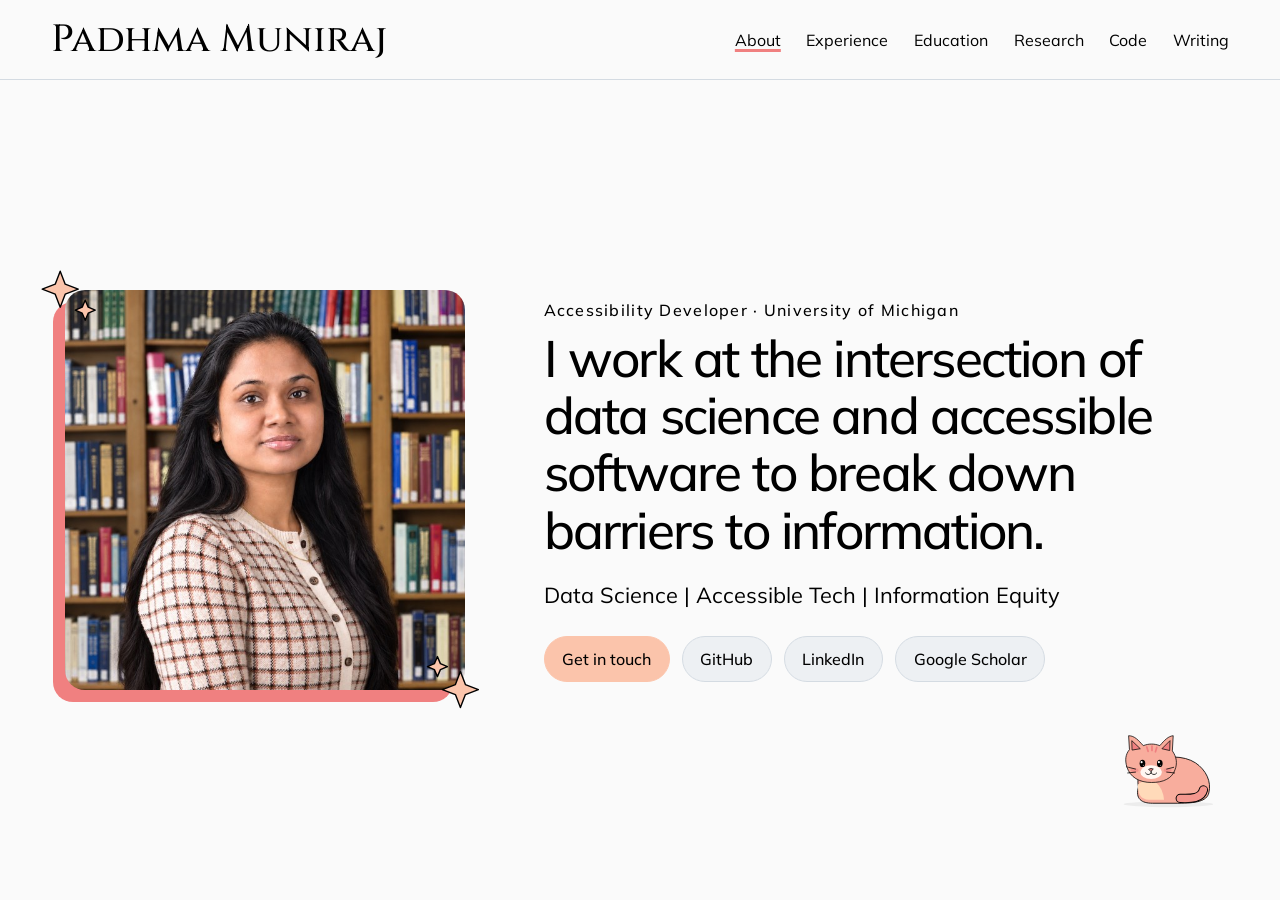
==== commit f0a3f1e8: "Update job titles and locations in index.html" ====
--- a/index.html
+++ b/index.html
@@ -3,7 +3,7 @@
 <head>
 <meta charset="utf-8">
 <meta name="viewport" content="width=device-width, initial-scale=1">
-<title>Padhma Muniraj — Data Scientist</title>
+<title>Padhma Muniraj</title>
 <meta name="description" content="Padhma Muniraj is a data scientist building accessible software and data tools to break down barriers to information. Explore her research, projects, and writing.">
 
 <meta property="og:title" content="Padhma Muniraj — Data Scientist">
@@ -70,7 +70,7 @@
         </div>
 
         <div class="intro-text">
-          <p class="eyebrow">Data Scientist · University of Michigan</p>
+          <p class="eyebrow">Accessibility Developer · University of Michigan</p>
           <h1 id="intro-h">I work at the intersection of data science and accessible software to break down barriers to information.</h1>
           <p class="lede">Data Science | Accessible Tech | Information Equity</p>
           
@@ -79,7 +79,7 @@
             <li><a class="btn btn--filled" href="mailto:padhma@umich.edu">Get in touch</a></li>
             <li><a class="btn btn--tonal" href="https://github.com/Padhma">GitHub</a></li>
             <li><a class="btn btn--tonal" href="https://www.linkedin.com/in/padhma-muniraj">LinkedIn</a></li>
-            <li><a class="btn btn--tonal" href="https://scholar.google.com/citations?user=fTeH-1wAAAAJ&amp;hl=en">Scholar</a></li>
+            <li><a class="btn btn--tonal" href="https://scholar.google.com/citations?user=fTeH-1wAAAAJ&amp;hl=en">Google Scholar</a></li>
           </ul>
 
         </div>
@@ -152,7 +152,7 @@
         <li class="roadmap-stop roadmap-stop--tier-1">
           <article class="experience-chip">
             <p class="chip experience-date">Jul 2025 — Present</p>
-            <h3 class="experience-role">Data Scientist</h3>
+            <h3 class="experience-role">Accessibility Developer</h3>
             <p class="experience-org">University of Michigan · Ann Arbor, MI</p>
             
             
@@ -163,7 +163,7 @@
           <article class="experience-chip">
             <p class="chip experience-date">Jan 2025 — Apr 2025</p>
             <h3 class="experience-role">Graduate Student Project Manager</h3>
-            <p class="experience-org">Accessibility Remediation Program, University of Michigan</p>
+            <p class="experience-org">Accessibility Remediation Program, University of Michigan · Ann Arbor, MI</p>
             
           </article>
         </li>
@@ -172,7 +172,7 @@
           <article class="experience-chip">
             <p class="chip experience-date">Dec 2024 — Apr 2025</p>
             <h3 class="experience-role">Research Assistant</h3>
-            <p class="experience-org">School of Information, University of Michigan</p>
+            <p class="experience-org">School of Information, University of Michigan · Ann Arbor, MI</p>
             
           </article>
         </li>
@@ -181,7 +181,7 @@
           <article class="experience-chip">
             <p class="chip experience-date">Aug 2023 — Dec 2024</p>
             <h3 class="experience-role">Graduate Student Coach</h3>
-            <p class="experience-org">Rackham Graduate School, University of Michigan</p>
+            <p class="experience-org">Academic Support and Access Partnerships, University of Michigan · Ann Arbor, MI</p>
             
           </article>
         </li>
@@ -189,8 +189,8 @@
         <li class="roadmap-stop roadmap-stop--tier-2">
           <article class="experience-chip">
             <p class="chip experience-date">Jul 2022 — May 2023</p>
-            <h3 class="experience-role">Research Assistant</h3>
-            <p class="experience-org">Bannari Amman Institute of Technology · India</p>
+            <h3 class="experience-role">Independent Researcher</h3>
+            <p class="experience-org">Anna University · India</p>
             
             
           </article>
@@ -262,7 +262,7 @@
         <li class="education-card pub-card">
           <h3>University of Michigan</h3>
           <p class="education-degree">Master of Science in Data Science</p>
-          <p>Ann Arbor, USA</p>
+          <p>Ann Arbor, Michigan, USA</p>
           <div class="education-meta">
             <p>Aug 2023 – May 2025</p>
             <span class="chip education-gpa">GPA: 3.787/4.0</span>
